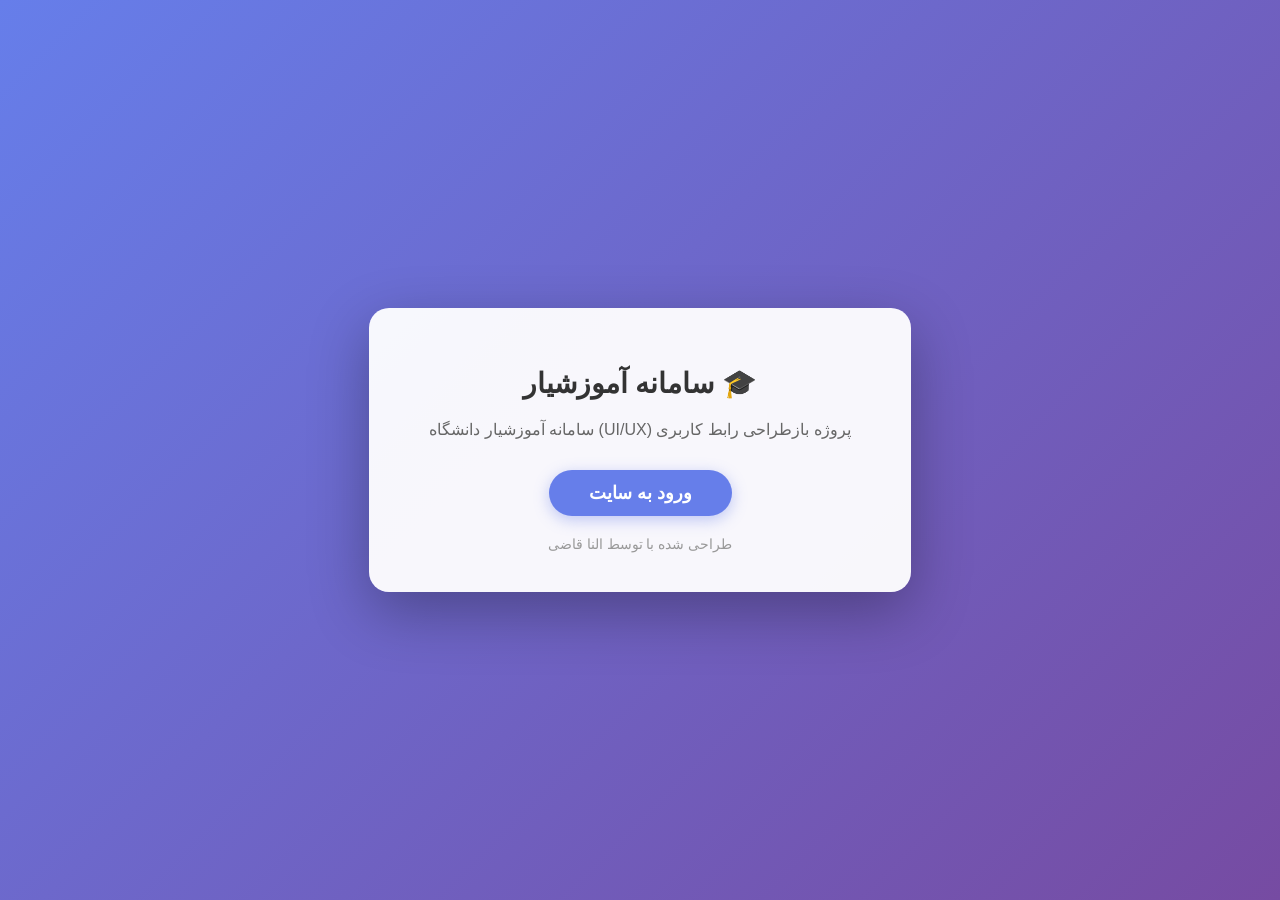
==== index.html @ 92fd6ea9 "Create index.html" ====
<!DOCTYPE html>
<html lang="fa" dir="rtl">
<head>
    <meta charset="UTF-8">
    <meta name="viewport" content="width=device-width, initial-scale=1.0">
    <title>پروژه بازطراحی سامانه آموزشیار</title>
    <style>
        body {
            display: flex;
            justify-content: center;
            align-items: center;
            height: 100vh;
            margin: 0;
            font-family: 'Segoe UI', Tahoma, Geneva, Verdana, sans-serif;
            background: linear-gradient(135deg, #667eea 0%, #764ba2 100%);
            direction: rtl;
        }
        .container {
            text-align: center;
            padding: 40px 60px;
            background: rgba(255,255,255,0.95);
            border-radius: 20px;
            box-shadow: 0 20px 60px rgba(0,0,0,0.3);
            max-width: 500px;
        }
        h1 {
            color: #333;
            font-size: 28px;
            margin-bottom: 10px;
        }
        p {
            color: #666;
            font-size: 16px;
            margin-bottom: 25px;
            line-height: 1.8;
        }
        .btn {
            display: inline-block;
            background: #667eea;
            color: white;
            padding: 12px 40px;
            border-radius: 50px;
            text-decoration: none;
            font-weight: bold;
            font-size: 18px;
            transition: all 0.3s ease;
            box-shadow: 0 4px 15px rgba(102, 126, 234, 0.4);
        }
        .btn:hover {
            transform: translateY(-3px);
            box-shadow: 0 8px 25px rgba(102, 126, 234, 0.6);
            background: #5a6fd6;
        }
        .note {
            margin-top: 20px;
            font-size: 14px;
            color: #999;
        }
    </style>
</head>
<body>
    <div class="container">
        <h1>🎓 سامانه آموزشیار</h1>
        <p>پروژه بازطراحی رابط کاربری (UI/UX) سامانه آموزشیار دانشگاه</p>
        <a href="index (1).html" class="btn">ورود به سایت</a>
        <div class="note">طراحی شده با توسط النا قاضی</div>
    </div>
</body>
</html>
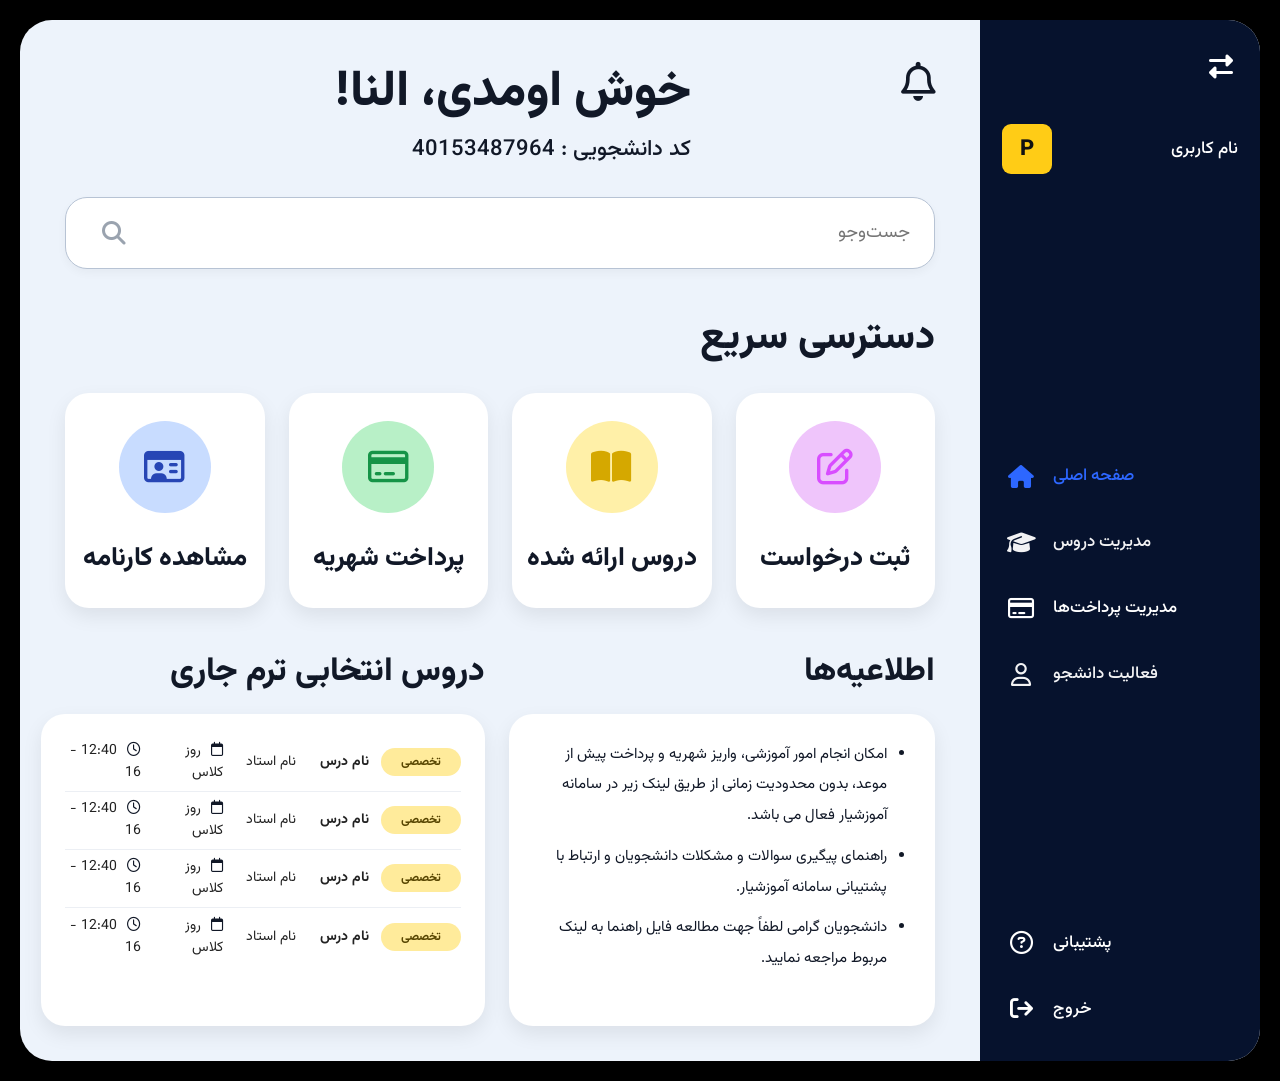
==== commit 31a3cc2d: "Add files via upload" ====
--- a/index.html
+++ b/index.html
@@ -1,69 +1,328 @@
-<!DOCTYPE html>
-<html lang="fa" dir="rtl">
-<head>
-    <meta charset="UTF-8">
-    <meta name="viewport" content="width=device-width, initial-scale=1.0">
-    <title>پروژه بازطراحی سامانه آموزشیار</title>
-    <style>
-        body {
-            display: flex;
-            justify-content: center;
-            align-items: center;
-            height: 100vh;
-            margin: 0;
-            font-family: 'Segoe UI', Tahoma, Geneva, Verdana, sans-serif;
-            background: linear-gradient(135deg, #667eea 0%, #764ba2 100%);
-            direction: rtl;
-        }
-        .container {
-            text-align: center;
-            padding: 40px 60px;
-            background: rgba(255,255,255,0.95);
-            border-radius: 20px;
-            box-shadow: 0 20px 60px rgba(0,0,0,0.3);
-            max-width: 500px;
-        }
-        h1 {
-            color: #333;
-            font-size: 28px;
-            margin-bottom: 10px;
-        }
-        p {
-            color: #666;
-            font-size: 16px;
-            margin-bottom: 25px;
-            line-height: 1.8;
-        }
-        .btn {
-            display: inline-block;
-            background: #667eea;
-            color: white;
-            padding: 12px 40px;
-            border-radius: 50px;
-            text-decoration: none;
-            font-weight: bold;
-            font-size: 18px;
-            transition: all 0.3s ease;
-            box-shadow: 0 4px 15px rgba(102, 126, 234, 0.4);
-        }
-        .btn:hover {
-            transform: translateY(-3px);
-            box-shadow: 0 8px 25px rgba(102, 126, 234, 0.6);
-            background: #5a6fd6;
-        }
-        .note {
-            margin-top: 20px;
-            font-size: 14px;
-            color: #999;
-        }
-    </style>
-</head>
-<body>
-    <div class="container">
-        <h1>🎓 سامانه آموزشیار</h1>
-        <p>پروژه بازطراحی رابط کاربری (UI/UX) سامانه آموزشیار دانشگاه</p>
-        <a href="index (1).html" class="btn">ورود به سایت</a>
-        <div class="note">طراحی شده با توسط النا قاضی</div>
-    </div>
-</body>
-</html>
+<!DOCTYPE html>
+<html lang="fa" dir="rtl">
+<head>
+<meta charset="UTF-8">
+<meta name="viewport" content="width=device-width, initial-scale=1.0">
+
+<title>داشبورد آموزشیار</title>
+
+<link href="https://fonts.googleapis.com/css2?family=Vazirmatn:wght@300;400;500;600;700;800&display=swap" rel="stylesheet">
+
+<link rel="stylesheet" href="https://cdnjs.cloudflare.com/ajax/libs/font-awesome/6.5.2/css/all.min.css">
+
+<link rel="stylesheet" href="style.css">
+</head>
+
+<body>
+
+<div class="app">
+
+    <aside class="sidebar" id="sidebar">
+
+        <div class="sidebar-top">
+
+            <button class="toggle-btn" id="toggleBtn">
+                <i class="fa-solid fa-right-left"></i>
+            </button>
+
+            <div class="profile">
+                <div class="profile-name">نام کاربری</div>
+                <div class="avatar">P</div>
+            </div>
+
+        </div>
+
+        <nav class="menu">
+
+            <button class="menu-item active" data-page="homePage">
+                <span class="menu-text">صفحه اصلی</span>
+                <i class="fa-solid fa-house"></i>
+            </button>
+
+            <button class="menu-item disabled">
+                <span class="menu-text">مدیریت دروس</span>
+                <i class="fa-solid fa-graduation-cap"></i>
+            </button>
+
+            <button class="menu-item" data-page="paymentPage">
+                <span class="menu-text">مدیریت پرداخت‌ها</span>
+                <i class="fa-regular fa-credit-card"></i>
+            </button>
+
+            <button class="menu-item disabled">
+                <span class="menu-text">فعالیت دانشجو</span>
+                <i class="fa-regular fa-user"></i>
+            </button>
+
+        </nav>
+
+        <div class="sidebar-bottom">
+
+            <button>
+                <span class="menu-text">پشتیبانی</span>
+                <i class="fa-regular fa-circle-question"></i>
+            </button>
+
+            <button>
+                <span class="menu-text">خروج</span>
+                <i class="fa-solid fa-arrow-right-from-bracket"></i>
+            </button>
+
+        </div>
+
+    </aside>
+
+    <main class="main">
+
+        <section id="homePage" class="page active">
+
+            <header class="home-header">
+
+                <i class="fa-regular fa-bell bell"></i>
+
+                <div class="welcome">
+                    <h1>خوش اومدی، النا!</h1>
+                    <p>کد دانشجویی : 40153487964</p>
+                </div>
+
+            </header>
+
+            <div class="search-box">
+                <input type="text" placeholder="جست‌وجو">
+                <i class="fa-solid fa-magnifying-glass"></i>
+            </div>
+
+            <h2 class="section-title">دسترسی سریع</h2>
+
+            <div class="quick-grid">
+
+                <div class="quick-card">
+                    <div class="quick-icon pink">
+                        <i class="fa-regular fa-pen-to-square"></i>
+                    </div>
+                    <h3>ثبت درخواست</h3>
+                </div>
+
+                <div class="quick-card">
+                    <div class="quick-icon yellow">
+                        <i class="fa-solid fa-book-open"></i>
+                    </div>
+                    <h3>دروس ارائه شده</h3>
+                </div>
+
+                <div class="quick-card">
+                    <div class="quick-icon green">
+                        <i class="fa-regular fa-credit-card"></i>
+                    </div>
+                    <h3>پرداخت شهریه</h3>
+                </div>
+
+                <div class="quick-card">
+                    <div class="quick-icon blue">
+                        <i class="fa-regular fa-id-card"></i>
+                    </div>
+                    <h3>مشاهده کارنامه</h3>
+                </div>
+
+            </div>
+
+            <div class="home-bottom">
+
+                <div class="notice-panel">
+                    <h2>اطلاعیه‌ها</h2>
+
+                    <div class="notice-card">
+                        <ul>
+                            <li>امکان انجام امور آموزشی، واریز شهریه و پرداخت پیش از موعد، بدون محدودیت زمانی از طریق لینک زیر در سامانه آموزشیار فعال می باشد.</li>
+                            <li>راهنمای پیگیری سوالات و مشکلات دانشجویان و ارتباط با پشتیبانی سامانه آموزشیار.</li>
+                            <li>دانشجویان گرامی لطفاً جهت مطالعه فایل راهنما به لینک مربوط مراجعه نمایید.</li>
+                        </ul>
+                    </div>
+                </div>
+
+                <div class="courses-panel">
+                    <h2>دروس انتخابی ترم جاری</h2>
+
+                    <div class="courses-card">
+
+                        <div class="course-row">
+                            <span class="badge">تخصصی</span>
+                            <strong>نام درس</strong>
+                            <span>نام استاد</span>
+                            <span><i class="fa-regular fa-calendar"></i> روز کلاس</span>
+                            <span><i class="fa-regular fa-clock"></i> 12:40 - 16</span>
+                        </div>
+
+                        <div class="course-row">
+                            <span class="badge">تخصصی</span>
+                            <strong>نام درس</strong>
+                            <span>نام استاد</span>
+                            <span><i class="fa-regular fa-calendar"></i> روز کلاس</span>
+                            <span><i class="fa-regular fa-clock"></i> 12:40 - 16</span>
+                        </div>
+
+                        <div class="course-row">
+                            <span class="badge">تخصصی</span>
+                            <strong>نام درس</strong>
+                            <span>نام استاد</span>
+                            <span><i class="fa-regular fa-calendar"></i> روز کلاس</span>
+                            <span><i class="fa-regular fa-clock"></i> 12:40 - 16</span>
+                        </div>
+
+                        <div class="course-row">
+                            <span class="badge">تخصصی</span>
+                            <strong>نام درس</strong>
+                            <span>نام استاد</span>
+                            <span><i class="fa-regular fa-calendar"></i> روز کلاس</span>
+                            <span><i class="fa-regular fa-clock"></i> 12:40 - 16</span>
+                        </div>
+
+                    </div>
+                </div>
+
+            </div>
+
+        </section>
+
+        <section id="paymentPage" class="page">
+
+            <header class="payment-header">
+
+                <i class="fa-regular fa-bell bell"></i>
+
+                <h1>مدیریت پرداخت‌ها</h1>
+
+            </header>
+
+            <div class="payment-top">
+
+                <div class="safe-card">
+                    <h3>امنیت پرداخت تضمین شده</h3>
+
+                    <p>
+                        تمامی تراکنش‌های مالی در بستر امن و با استفاده از درگاه‌های رسمی بانک مرکزی انجام می‌شود.
+                    </p>
+
+                    <button class="outline-btn">اطلاعات بیشتر</button>
+                </div>
+
+                <div class="finance-card">
+
+                    <div class="finance-stats">
+
+                        <div>
+                            <h4>مبلغ کل شهریه (ریال):</h4>
+                            <span>385,318,800</span>
+                        </div>
+
+                        <div>
+                            <h4>مبلغ پرداخت شده (ریال):</h4>
+                            <span>380,027,100</span>
+                        </div>
+
+                        <div>
+                            <h4>وضعیت تراز مالی (ریال):</h4>
+                            <span class="debt">5,291,700 (بدهکار)</span>
+                        </div>
+
+                    </div>
+
+                    <div class="finance-actions">
+                        <button class="outline-btn">دریافت گواهی مالی</button>
+                        <button class="primary-btn">پرداخت آنلاین بدهی</button>
+                    </div>
+
+                </div>
+
+            </div>
+
+            <div class="payment-bottom">
+
+                <div class="notice-panel payment-notice">
+                    <h2>اطلاعیه‌ها</h2>
+
+                    <div class="notice-card">
+                        <ul>
+                            <li>امکان انجام امور آموزشی، واریز شهریه و پرداخت پیش از موعد، بدون محدودیت زمانی از طریق لینک زیر در سامانه آموزشیار فعال می باشد.</li>
+                            <li>راهنمای پیگیری سوالات و مشکلات دانشجویان و ارتباط با پشتیبانی سامانه آموزشیار.</li>
+                            <li>دانشجویان گرامی لطفاً جهت مطالعه فایل راهنما به لینک مربوط مراجعه نمایید.</li>
+                        </ul>
+                    </div>
+                </div>
+
+                <div class="history-panel">
+
+                    <div class="tabs">
+                        <button class="tab active">تاریخچه تراکنش‌ها</button>
+                        <button class="tab">وضعیت بدهی‌ها</button>
+                    </div>
+
+                    <h2>تاریخچه پرداخت‌ها</h2>
+
+                    <div class="history-card">
+
+                        <div class="history-item">
+                            <span class="circle"></span>
+                            <strong>نیمسال دوم تحصیلی 1404-1403</strong>
+                            <span>95,181,800</span>
+                        </div>
+
+                        <div class="history-item">
+                            <span class="circle"></span>
+                            <strong>نیمسال سوم تحصیلی 1404-1403</strong>
+                            <span>31,038,800</span>
+                        </div>
+
+                        <div class="history-item">
+                            <span class="circle"></span>
+                            <strong>نیمسال اول تحصیلی 1404-1403</strong>
+                            <span>95,181,800</span>
+                        </div>
+
+                        <div class="history-item">
+                            <span class="circle"></span>
+                            <strong>نیمسال دوم تحصیلی 1404-1403</strong>
+                            <span>95,181,800</span>
+                        </div>
+
+                        <button class="more-btn">جزئیات بیشتر</button>
+
+                    </div>
+
+                </div>
+
+            </div>
+
+        </section>
+
+    </main>
+
+</div>
+
+</div>
+<div class="mobile-nav">
+
+    <button class="active" data-page="homePage">
+        <i class="fa-solid fa-house"></i>
+        <span>خانه</span>
+    </button>
+
+    <button>
+        <i class="fa-solid fa-graduation-cap"></i>
+        <span>دروس</span>
+    </button>
+
+    <button data-page="paymentPage">
+        <i class="fa-regular fa-credit-card"></i>
+        <span>پرداخت</span>
+    </button>
+
+    <button>
+        <i class="fa-regular fa-user"></i>
+        <span>فعالیت</span>
+    </button>
+
+</div>
+<script src="app.js"></script>
+</body>
+</html>
--- a/style.css
+++ b/style.css
@@ -0,0 +1,912 @@
+.mobile-nav{
+    display:none ;
+}
+*{
+    margin:0;
+    padding:0;
+    box-sizing:border-box;
+    font-family:'Vazirmatn', sans-serif;
+}
+
+body{
+    background:#000;
+    padding:20px;
+}
+
+.app{
+    min-height:95vh;
+    background:#edf3fb;
+    border-radius:32px;
+    overflow:hidden;
+    display:flex;
+}
+
+/* SIDEBAR */
+
+.sidebar{
+    width:280px;
+    background:#06122d;
+    color:#fff;
+    padding:28px 18px;
+    display:flex;
+    flex-direction:column;
+    justify-content:space-between;
+    transition:.35s ease;
+    flex-shrink:0;
+}
+
+.sidebar.closed{
+    width:92px;
+}
+
+.sidebar-top{
+    display:flex;
+    flex-direction:column;
+    gap:34px;
+}
+
+.toggle-btn{
+    width:42px;
+    height:42px;
+    border:none;
+    background:transparent;
+    color:#fff;
+    font-size:24px;
+    cursor:pointer;
+}
+
+.profile{
+    display:flex;
+    align-items:center;
+    justify-content:space-between;
+    gap:14px;
+    padding:0 4px;
+}
+
+.profile-name{
+    font-size:17px;
+    font-weight:500;
+    white-space:nowrap;
+}
+
+.avatar{
+    width:50px;
+    height:50px;
+    background:#ffcc16;
+    color:#111;
+    border-radius:9px;
+    display:flex;
+    align-items:center;
+    justify-content:center;
+    font-size:22px;
+    font-weight:800;
+    flex-shrink:0;
+}
+
+.menu{
+    margin-top:58px;
+    display:flex;
+    flex-direction:column;
+    gap:18px;
+}
+
+.menu-item,
+.sidebar-bottom button{
+    width:100%;
+    height:48px;
+    border:none;
+    background:transparent;
+    color:#fff;
+    display:flex;
+    align-items:center;
+    justify-content:flex-end;
+    gap:17px;
+    font-size:17px;
+    font-weight:500;
+    cursor:pointer;
+    border-radius:14px;
+    padding:0 8px;
+    transition:.25s ease;
+}
+
+.menu-item i,
+.sidebar-bottom i{
+    width:30px;
+    font-size:23px;
+    text-align:center;
+    flex-shrink:0;
+}
+
+.menu-item:hover,
+.sidebar-bottom button:hover{
+    background:rgba(255,255,255,.06);
+}
+
+.menu-item.active{
+    color:#2d67ff;
+}
+
+.menu-item.disabled{
+    opacity:.95;
+}
+
+.sidebar-bottom{
+    display:flex;
+    flex-direction:column;
+    gap:18px;
+}
+
+.sidebar.closed .menu-text,
+.sidebar.closed .profile-name{
+    display:none;
+}
+
+.sidebar.closed .profile{
+    justify-content:center;
+}
+
+.sidebar.closed .menu-item,
+.sidebar.closed .sidebar-bottom button{
+    justify-content:center;
+    padding:0;
+}
+
+/* MAIN */
+
+.main{
+    flex:1;
+    padding:42px 45px 35px;
+    overflow:auto;
+}
+
+.page{
+    display:none;
+}
+
+.page.active{
+    display:block;
+}
+
+/* HOME */
+
+.home-header,
+.payment-header{
+    display:flex;
+    align-items:flex-start;
+    justify-content:space-between;
+    margin-bottom:30px;
+}
+
+.bell{
+    font-size:39px;
+    color:#111827;
+}
+
+.welcome{
+    text-align:right;
+    margin-left:auto;
+    margin-right:210px;
+}
+
+.welcome h1{
+    font-size:50px;
+    font-weight:800;
+    color:#111827;
+    line-height:1.25;
+}
+
+.welcome p{
+    font-size:22px;
+    font-weight:500;
+    color:#111827;
+    margin-top:7px;
+}
+
+.search-box{
+    width:100%;
+    height:72px;
+    background:#fff;
+    border:1px solid #b7c3d4;
+    border-radius:22px;
+    display:flex;
+    align-items:center;
+    padding:0 24px;
+    box-shadow:0 4px 10px rgba(0,0,0,.04);
+    margin-bottom:38px;
+}
+
+.search-box input{
+    flex:1;
+    border:none;
+    outline:none;
+    background:transparent;
+    font-size:18px;
+    color:#111827;
+}
+
+.search-box i{
+    font-size:24px;
+    color:#9aa3af;
+    margin-left:12px;
+}
+
+.section-title{
+    font-size:40px;
+    font-weight:800;
+    color:#111827;
+    margin-bottom:24px;
+}
+
+.quick-grid{
+    display:grid;
+    grid-template-columns:repeat(4, 1fr);
+    gap:24px;
+    margin-bottom:38px;
+}
+
+.quick-card{
+    height:215px;
+    background:#fff;
+    border-radius:24px;
+    box-shadow:0 8px 20px rgba(0,0,0,.08);
+    display:flex;
+    flex-direction:column;
+    align-items:center;
+    justify-content:center;
+}
+
+.quick-icon{
+    width:92px;
+    height:92px;
+    border-radius:50%;
+    display:flex;
+    align-items:center;
+    justify-content:center;
+    font-size:36px;
+    margin-bottom:25px;
+}
+
+.quick-card h3{
+    font-size:26px;
+    font-weight:800; 
+    color:#111827;
+}
+
+.pink{
+    background:#efc5fb;
+    color:#d84dff;
+}
+
+.yellow{
+    background:#fff0a8;
+    color:#d5a800;
+}
+
+.green{
+    background:#b8f0c7;
+    color:#159447;
+}
+
+.blue{
+    background:#c8dcff;
+    color:#2746b5;
+}
+
+.home-bottom{
+    display:grid;
+    grid-template-columns:49% 51%;
+    gap:24px;
+}
+
+.notice-panel h2,
+.courses-panel h2,
+.history-panel h2{
+    font-size:33px;
+    font-weight:800;
+    margin-bottom:16px;
+    color:#111827;
+}
+
+.notice-card,
+.courses-card,
+.history-card{
+    background:#fff;
+    border-radius:24px;
+    box-shadow:0 8px 20px rgba(0,0,0,.08);
+}
+
+.notice-card{
+    min-height:312px;
+    padding:26px 28px;
+}
+
+.notice-card ul{
+    padding-right:20px;
+    line-height:2.05;
+    font-size:15px;
+    color:#111827;
+}
+
+.notice-card li{
+    margin-bottom:10px;
+}
+
+.courses-card{
+    min-height:312px;
+    padding:20px 24px;
+}
+
+.course-row{
+    min-height:58px;
+    display:grid;
+    grid-template-columns:80px 1fr 1fr 1.15fr 1.25fr;
+    gap:12px;
+    align-items:center;
+    border-bottom:1px solid #eceff4;
+    font-size:14px;
+    color:#222;
+}
+
+.course-row:last-child{
+    border-bottom:none;
+}
+
+.course-row i{
+    color:#111827;
+    margin-left:6px;
+}
+
+.badge{
+    background:#ffeb9b;
+    color:#574500;
+    border-radius:15px;
+    padding:5px 10px;
+    font-size:12px;
+    text-align:center;
+    font-weight:700;
+}
+
+/* PAYMENT */
+
+.payment-header h1{
+    font-size:50px;
+    font-weight:800;
+    color:#111827;
+    margin-left:auto;
+    margin-right:250px;
+}
+
+.payment-top{
+    display:grid;
+    grid-template-columns:38% 62%;
+    gap:24px;
+    margin-top:18px;
+}
+
+.safe-card,
+.finance-card{
+    min-height:220px;
+    background:#fff;
+    border-radius:24px;
+    box-shadow:0 8px 20px rgba(0,0,0,.08);
+    padding:30px;
+}
+
+.safe-card h3{
+    font-size:27px;
+    font-weight:800;
+    color:#111827;
+    margin-bottom:18px;
+}
+
+.safe-card p{
+    font-size:16px;
+    line-height:2;
+    color:#374151;
+    max-width:430px;
+}
+
+.outline-btn,
+.primary-btn{
+    height:54px;
+    border-radius:16px;
+    padding:0 34px;
+    font-size:17px;
+    font-weight:800;
+    cursor:pointer;
+    transition:.2s ease;
+}
+
+.outline-btn{
+    background:transparent;
+    border:2px solid #2d67ff;
+    color:#2d67ff;
+}
+
+.primary-btn{
+    background:#2d67ff;
+    border:2px solid #2d67ff;
+    color:#fff;
+}
+
+.safe-card .outline-btn{
+    margin-top:25px;
+}
+
+.finance-stats{
+    display:grid;
+    grid-template-columns:repeat(3, 1fr);
+    gap:22px;
+    align-items:start;
+}
+
+.finance-stats h4{
+    font-size:18px;
+    font-weight:700;
+    color:#111827;
+    margin-bottom:14px;
+}
+
+.finance-stats span{
+    font-size:26px;
+    font-weight:800;
+    color:#111827;
+}
+
+.finance-stats .debt{
+    color:#c62828;
+    font-size:23px;
+}
+
+.finance-actions{
+    display:flex;
+    justify-content:flex-end;
+    gap:18px;
+    margin-top:58px;
+}
+
+.payment-bottom{
+    display:grid;
+    grid-template-columns:49% 51%;
+    gap:24px;
+    margin-top:36px;
+}
+
+.payment-notice .notice-card{
+    min-height:355px;
+}
+
+.history-panel{
+    position:relative;
+}
+
+.tabs{
+    display:flex;
+    gap:12px;
+    margin-bottom:18px;
+}
+
+.tab{
+    height:45px;
+    padding:0 25px;
+    border:none;
+    border-radius:15px;
+    background:#fff;
+    color:#111827;
+    font-size:15px;
+    font-weight:800;
+    cursor:pointer;
+    box-shadow:0 5px 14px rgba(0,0,0,.06);
+}
+
+.tab.active{
+    background:#2d67ff;
+    color:#fff;
+}
+
+.history-card{
+    min-height:292px;
+    padding:22px 24px;
+}
+
+.history-item{
+    height:48px;
+    border:1px solid #d9dee8;
+    border-radius:15px;
+    margin-bottom:12px;
+    display:grid;
+    grid-template-columns:24px 1fr auto;
+    align-items:center;
+    gap:12px;
+    padding:0 14px;
+    font-size:14px;
+    color:#111827;
+}
+
+.history-item strong{
+    font-size:14px;
+    font-weight:700;
+}
+
+.history-item span:last-child{
+    font-weight:800;
+}
+
+.circle{
+    width:12px;
+    height:12px;
+    background:#2d67ff;
+    border-radius:50%;
+}
+
+.more-btn{
+    width:170px;
+    height:46px;
+    border:none;
+    background:#2d67ff;
+    color:#fff;
+    border-radius:15px;
+    font-size:16px;
+    font-weight:800;
+    cursor:pointer;
+    margin-top:4px;
+}
+
+/* RESPONSIVE */
+
+@media(max-width:1250px){
+    .welcome,
+    .payment-header h1{
+        margin-right:80px;
+    }
+
+    .quick-grid{
+        grid-template-columns:repeat(2, 1fr);
+    }
+
+    .home-bottom,
+    .payment-bottom,
+    .payment-top{
+        grid-template-columns:1fr;
+    }
+
+    .finance-stats{
+        grid-template-columns:1fr;
+    }
+}
+
+@media(max-width:850px){
+    body{
+        padding:10px;
+    }
+
+    .app{
+        flex-direction:column;
+    }
+
+    .sidebar,
+    .sidebar.closed{
+        width:100%;
+        min-height:auto;
+    }
+
+    .sidebar.closed .menu-text,
+    .sidebar.closed .profile-name{
+        display:block;
+    }
+
+    .main{
+        padding:25px 18px;
+    }
+
+    .welcome,
+    .payment-header h1{
+        margin-right:0;
+    }
+
+    .welcome h1,
+    .payment-header h1{
+        font-size:32px;
+    }
+
+    .welcome p{
+        font-size:17px;
+    }
+
+    .quick-grid{
+        grid-template-columns:1fr;
+    }
+
+    .course-row{
+        grid-template-columns:1fr;
+        gap:6px;
+        padding:14px 0;
+    }
+
+    .finance-actions{
+        flex-direction:column;
+    }
+
+    .outline-btn,
+    .primary-btn{
+        width:100%;
+    }
+}
+@media (max-width:768px){
+
+body{
+    padding:0;
+    background:#edf3fb;
+}
+
+.app{
+    border-radius:0;
+    min-height:100vh;
+}
+
+.sidebar{
+    display:none;
+}
+
+.main{
+    padding:20px 14px 95px;
+}
+
+/* HOME */
+
+.home-header,
+.payment-header{
+    margin-bottom:20px;
+}
+
+.bell{
+    font-size:22px;
+}
+
+.welcome,
+.payment-header h1{
+    margin:0;
+}
+
+.welcome h1,
+.payment-header h1{
+    font-size:20px;
+    font-weight:800;
+}
+
+.welcome p{
+    font-size:14px;
+    margin-top:4px;
+}
+
+.search-box{
+    height:52px;
+    border-radius:18px;
+    margin-bottom:25px;
+}
+
+.search-box input{
+    font-size:14px;
+}
+
+.section-title{
+    font-size:20px;
+    margin-bottom:12px;
+}
+
+.quick-grid{
+    grid-template-columns:repeat(4,1fr);
+    gap:10px;
+    margin-bottom:30px;
+}
+
+.quick-card{
+    height:105px;
+    border-radius:18px;
+}
+
+.quick-icon{
+    width:52px;
+    height:52px;
+    margin-bottom:10px;
+    font-size:22px;
+}
+
+.quick-card h3{
+    font-size:11px;
+    text-align:center;
+}
+
+.home-bottom{
+    display:flex;
+    flex-direction:column-reverse;
+    gap:25px;
+}
+
+.courses-panel h2,
+.notice-panel h2,
+.history-panel h2{
+    font-size:20px;
+}
+
+.course-row{
+    display:flex;
+    flex-wrap:wrap;
+    gap:8px;
+    padding:12px 0;
+}
+
+.course-row strong{
+    width:100%;
+    font-size:16px;
+}
+
+/* PAYMENT */
+
+.payment-top{
+    display:flex;
+    flex-direction:column-reverse;
+    gap:20px;
+}
+
+.payment-bottom{
+    display:flex;
+    flex-direction:column-reverse;
+    gap:25px;
+}
+
+.finance-card,
+.safe-card,
+.notice-card,
+.history-card{
+    width:100%;
+    border-radius:22px;
+}
+
+.finance-card{
+    padding:24px;
+}
+
+.finance-stats{
+    display:flex;
+    flex-direction:column;
+    gap:25px;
+    text-align:center;
+}
+
+.finance-stats h4{
+    font-size:18px;
+}
+
+.finance-stats span{
+    font-size:20px;
+}
+
+.finance-actions{
+    margin-top:30px;
+    flex-direction:column-reverse;
+}
+
+.finance-actions button{
+    width:100%;
+}
+
+.safe-card{
+    text-align:center;
+    padding:24px;
+}
+
+.safe-card h3{
+    font-size:18px;
+}
+
+.safe-card p{
+    font-size:15px;
+}
+
+.safe-card .outline-btn{
+    width:100%;
+}
+
+.tabs{
+    justify-content:flex-start;
+    margin-bottom:18px;
+}
+
+.tab{
+    background:transparent;
+    box-shadow:none;
+    border-radius:0;
+    padding:0 5px;
+    height:auto;
+}
+
+.tab.active{
+    background:transparent;
+    color:#f3a300;
+    border-bottom:2px solid #f3a300;
+    padding-bottom:10px;
+}
+
+.history-card{
+    padding:14px;
+}
+
+.history-item{
+    height:44px;
+    font-size:12px;
+    grid-template-columns:18px 1fr auto;
+}
+
+.history-item strong{
+    font-size:12px;
+}
+
+.more-btn{
+    width:100%;
+    margin-top:12px;
+}
+
+/* Bottom Nav */
+
+.mobile-nav{
+    display:flex;
+    position:fixed;
+    bottom:0;
+    left:0;
+    right:0;
+    height:74px;
+    background:#06122d;
+    justify-content:space-around;
+    align-items:center;
+    z-index:9999;
+}
+
+.mobile-nav button{
+    background:none;
+    border:none;
+    color:#fff;
+    display:flex;
+    flex-direction:column;
+    align-items:center;
+    gap:5px;
+}
+
+.mobile-nav button i{
+    font-size:22px;
+}
+
+.mobile-nav button span{
+    font-size:11px;
+}
+
+.mobile-nav .active{
+    color:#2d67ff;
+}
+
+}
+.mobile-nav button{
+    flex:1;
+    height:100%;
+    border:none;
+    background:none;
+    color:#fff;
+    display:flex;
+    flex-direction:column;
+    align-items:center;
+    justify-content:center;
+    gap:6px;
+    cursor:pointer;
+}
+
+.mobile-nav button i{
+    font-size:22px;
+}
+
+.mobile-nav button span{
+    font-size:11px;
+}
+
+.mobile-nav button.active{
+    color:#2d67ff;
+}
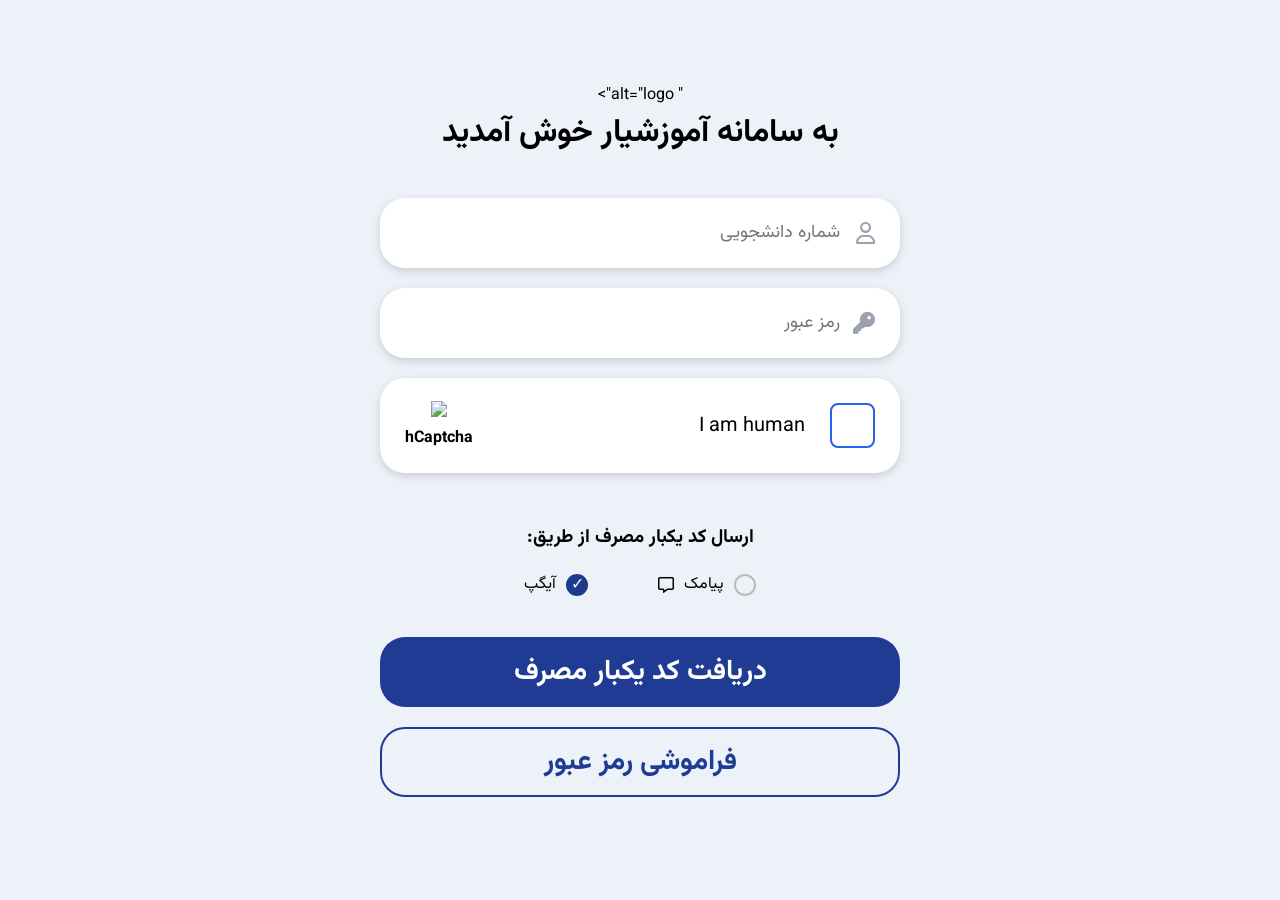
==== commit 97b5ad34: "Rename index (1).html to index.html" ====
--- a/index.html
+++ b/index.html
@@ -1,328 +1,113 @@
 <!DOCTYPE html>
 <html lang="fa" dir="rtl">
+
 <head>
-<meta charset="UTF-8">
-<meta name="viewport" content="width=device-width, initial-scale=1.0">
 
-<title>داشبورد آموزشیار</title>
+    <meta charset="UTF-8">
 
-<link href="https://fonts.googleapis.com/css2?family=Vazirmatn:wght@300;400;500;600;700;800&display=swap" rel="stylesheet">
+    <meta name="viewport" content="width=device-width, initial-scale=1.0">
 
-<link rel="stylesheet" href="https://cdnjs.cloudflare.com/ajax/libs/font-awesome/6.5.2/css/all.min.css">
+    <title>Login Form</title>
 
-<link rel="stylesheet" href="style.css">
+    <link rel="stylesheet" href="style (1).css">
+
+    <link rel="stylesheet"
+        href="https://cdnjs.cloudflare.com/ajax/libs/font-awesome/6.5.0/css/all.min.css">
+
 </head>
 
 <body>
 
-<div class="app">
+    <div class="container">
 
-    <aside class="sidebar" id="sidebar">
+        <div class="logo">
 
-        <div class="sidebar-top">
+            <img src="" fa-r-project    "></i>" alt="logo">
 
-            <button class="toggle-btn" id="toggleBtn">
-                <i class="fa-solid fa-right-left"></i>
-            </button>
+        </div>
 
-            <div class="profile">
-                <div class="profile-name">نام کاربری</div>
-                <div class="avatar">P</div>
+        <h1>به سامانه آموزشیار خوش آمدید</h1>
+
+        <div class="input-box">
+
+            <input type="text" placeholder="شماره دانشجویی">
+
+            <i class="fa-regular fa-user"></i>
+
+        </div>
+
+        <div class="input-box">
+
+            <input type="password" placeholder="رمز عبور">
+
+            <i class="fa-solid fa-key"></i>
+
+        </div>
+
+        <div class="captcha">
+
+            <div class="check">
+
+                <div class="square"></div>
+
+                <span>I am human</span>
+
+            </div>
+
+            <div class="hcaptcha">
+
+                <img src="/project/organlogo.png.webp">
+
+                <p>hCaptcha</p>
+
             </div>
 
         </div>
 
-        <nav class="menu">
+        <div class="method">
 
-            <button class="menu-item active" data-page="homePage">
-                <span class="menu-text">صفحه اصلی</span>
-                <i class="fa-solid fa-house"></i>
-            </button>
+            <h3>ارسال کد یکبار مصرف از طریق:</h3>
 
-            <button class="menu-item disabled">
-                <span class="menu-text">مدیریت دروس</span>
-                <i class="fa-solid fa-graduation-cap"></i>
-            </button>
+            <div class="options">
 
-            <button class="menu-item" data-page="paymentPage">
-                <span class="menu-text">مدیریت پرداخت‌ها</span>
-                <i class="fa-regular fa-credit-card"></i>
-            </button>
+                <div class="option">
 
-            <button class="menu-item disabled">
-                <span class="menu-text">فعالیت دانشجو</span>
-                <i class="fa-regular fa-user"></i>
-            </button>
+                    <div class="radio"></div>
 
-        </nav>
+                    <span>پیامک</span>
 
-        <div class="sidebar-bottom">
+                    <i class="fa-regular fa-message"></i>
 
-            <button>
-                <span class="menu-text">پشتیبانی</span>
-                <i class="fa-regular fa-circle-question"></i>
-            </button>
-
-            <button>
-                <span class="menu-text">خروج</span>
-                <i class="fa-solid fa-arrow-right-from-bracket"></i>
-            </button>
-
-        </div>
-
-    </aside>
-
-    <main class="main">
-
-        <section id="homePage" class="page active">
-
-            <header class="home-header">
-
-                <i class="fa-regular fa-bell bell"></i>
-
-                <div class="welcome">
-                    <h1>خوش اومدی، النا!</h1>
-                    <p>کد دانشجویی : 40153487964</p>
                 </div>
 
-            </header>
+                <div class="option">
 
-            <div class="search-box">
-                <input type="text" placeholder="جست‌وجو">
-                <i class="fa-solid fa-magnifying-glass"></i>
-            </div>
+                    <div class="radio active"></div>
 
-            <h2 class="section-title">دسترسی سریع</h2>
-
-            <div class="quick-grid">
-
-                <div class="quick-card">
-                    <div class="quick-icon pink">
-                        <i class="fa-regular fa-pen-to-square"></i>
-                    </div>
-                    <h3>ثبت درخواست</h3>
-                </div>
-
-                <div class="quick-card">
-                    <div class="quick-icon yellow">
-                        <i class="fa-solid fa-book-open"></i>
-                    </div>
-                    <h3>دروس ارائه شده</h3>
-                </div>
-
-                <div class="quick-card">
-                    <div class="quick-icon green">
-                        <i class="fa-regular fa-credit-card"></i>
-                    </div>
-                    <h3>پرداخت شهریه</h3>
-                </div>
-
-                <div class="quick-card">
-                    <div class="quick-icon blue">
-                        <i class="fa-regular fa-id-card"></i>
-                    </div>
-                    <h3>مشاهده کارنامه</h3>
-                </div>
-
-            </div>
-
-            <div class="home-bottom">
-
-                <div class="notice-panel">
-                    <h2>اطلاعیه‌ها</h2>
-
-                    <div class="notice-card">
-                        <ul>
-                            <li>امکان انجام امور آموزشی، واریز شهریه و پرداخت پیش از موعد، بدون محدودیت زمانی از طریق لینک زیر در سامانه آموزشیار فعال می باشد.</li>
-                            <li>راهنمای پیگیری سوالات و مشکلات دانشجویان و ارتباط با پشتیبانی سامانه آموزشیار.</li>
-                            <li>دانشجویان گرامی لطفاً جهت مطالعه فایل راهنما به لینک مربوط مراجعه نمایید.</li>
-                        </ul>
-                    </div>
-                </div>
-
-                <div class="courses-panel">
-                    <h2>دروس انتخابی ترم جاری</h2>
-
-                    <div class="courses-card">
-
-                        <div class="course-row">
-                            <span class="badge">تخصصی</span>
-                            <strong>نام درس</strong>
-                            <span>نام استاد</span>
-                            <span><i class="fa-regular fa-calendar"></i> روز کلاس</span>
-                            <span><i class="fa-regular fa-clock"></i> 12:40 - 16</span>
-                        </div>
-
-                        <div class="course-row">
-                            <span class="badge">تخصصی</span>
-                            <strong>نام درس</strong>
-                            <span>نام استاد</span>
-                            <span><i class="fa-regular fa-calendar"></i> روز کلاس</span>
-                            <span><i class="fa-regular fa-clock"></i> 12:40 - 16</span>
-                        </div>
-
-                        <div class="course-row">
-                            <span class="badge">تخصصی</span>
-                            <strong>نام درس</strong>
-                            <span>نام استاد</span>
-                            <span><i class="fa-regular fa-calendar"></i> روز کلاس</span>
-                            <span><i class="fa-regular fa-clock"></i> 12:40 - 16</span>
-                        </div>
-
-                        <div class="course-row">
-                            <span class="badge">تخصصی</span>
-                            <strong>نام درس</strong>
-                            <span>نام استاد</span>
-                            <span><i class="fa-regular fa-calendar"></i> روز کلاس</span>
-                            <span><i class="fa-regular fa-clock"></i> 12:40 - 16</span>
-                        </div>
-
-                    </div>
-                </div>
-
-            </div>
-
-        </section>
-
-        <section id="paymentPage" class="page">
-
-            <header class="payment-header">
-
-                <i class="fa-regular fa-bell bell"></i>
-
-                <h1>مدیریت پرداخت‌ها</h1>
-
-            </header>
-
-            <div class="payment-top">
-
-                <div class="safe-card">
-                    <h3>امنیت پرداخت تضمین شده</h3>
-
-                    <p>
-                        تمامی تراکنش‌های مالی در بستر امن و با استفاده از درگاه‌های رسمی بانک مرکزی انجام می‌شود.
-                    </p>
-
-                    <button class="outline-btn">اطلاعات بیشتر</button>
-                </div>
-
-                <div class="finance-card">
-
-                    <div class="finance-stats">
-
-                        <div>
-                            <h4>مبلغ کل شهریه (ریال):</h4>
-                            <span>385,318,800</span>
-                        </div>
-
-                        <div>
-                            <h4>مبلغ پرداخت شده (ریال):</h4>
-                            <span>380,027,100</span>
-                        </div>
-
-                        <div>
-                            <h4>وضعیت تراز مالی (ریال):</h4>
-                            <span class="debt">5,291,700 (بدهکار)</span>
-                        </div>
-
-                    </div>
-
-                    <div class="finance-actions">
-                        <button class="outline-btn">دریافت گواهی مالی</button>
-                        <button class="primary-btn">پرداخت آنلاین بدهی</button>
-                    </div>
+                    <span>آیگپ</span>
 
                 </div>
 
             </div>
 
-            <div class="payment-bottom">
+        </div>
 
-                <div class="notice-panel payment-notice">
-                    <h2>اطلاعیه‌ها</h2>
+        <button class="btn primary">
 
-                    <div class="notice-card">
-                        <ul>
-                            <li>امکان انجام امور آموزشی، واریز شهریه و پرداخت پیش از موعد، بدون محدودیت زمانی از طریق لینک زیر در سامانه آموزشیار فعال می باشد.</li>
-                            <li>راهنمای پیگیری سوالات و مشکلات دانشجویان و ارتباط با پشتیبانی سامانه آموزشیار.</li>
-                            <li>دانشجویان گرامی لطفاً جهت مطالعه فایل راهنما به لینک مربوط مراجعه نمایید.</li>
-                        </ul>
-                    </div>
-                </div>
+            دریافت کد یکبار مصرف
 
-                <div class="history-panel">
+        </button>
 
-                    <div class="tabs">
-                        <button class="tab active">تاریخچه تراکنش‌ها</button>
-                        <button class="tab">وضعیت بدهی‌ها</button>
-                    </div>
+        <button class="btn secondary">
 
-                    <h2>تاریخچه پرداخت‌ها</h2>
+            فراموشی رمز عبور
 
-                    <div class="history-card">
+        </button>
 
-                        <div class="history-item">
-                            <span class="circle"></span>
-                            <strong>نیمسال دوم تحصیلی 1404-1403</strong>
-                            <span>95,181,800</span>
-                        </div>
+    </div>
 
-                        <div class="history-item">
-                            <span class="circle"></span>
-                            <strong>نیمسال سوم تحصیلی 1404-1403</strong>
-                            <span>31,038,800</span>
-                        </div>
+    <script src="script.js"></script>
 
-                        <div class="history-item">
-                            <span class="circle"></span>
-                            <strong>نیمسال اول تحصیلی 1404-1403</strong>
-                            <span>95,181,800</span>
-                        </div>
+</body>
 
-                        <div class="history-item">
-                            <span class="circle"></span>
-                            <strong>نیمسال دوم تحصیلی 1404-1403</strong>
-                            <span>95,181,800</span>
-                        </div>
-
-                        <button class="more-btn">جزئیات بیشتر</button>
-
-                    </div>
-
-                </div>
-
-            </div>
-
-        </section>
-
-    </main>
-
-</div>
-
-</div>
-<div class="mobile-nav">
-
-    <button class="active" data-page="homePage">
-        <i class="fa-solid fa-house"></i>
-        <span>خانه</span>
-    </button>
-
-    <button>
-        <i class="fa-solid fa-graduation-cap"></i>
-        <span>دروس</span>
-    </button>
-
-    <button data-page="paymentPage">
-        <i class="fa-regular fa-credit-card"></i>
-        <span>پرداخت</span>
-    </button>
-
-    <button>
-        <i class="fa-regular fa-user"></i>
-        <span>فعالیت</span>
-    </button>
-
-</div>
-<script src="app.js"></script>
-</body>
 </html>
--- a/style (1).css
+++ b/style (1).css
@@ -0,0 +1,438 @@
+@import url('https://fonts.googleapis.com/css2?family=Vazirmatn:wght@300;400;700&display=swap');
+
+* {
+
+    margin: 0;
+
+    padding: 0;
+
+    box-sizing: border-box;
+
+    font-family: 'Vazirmatn', sans-serif;
+
+}
+
+body {
+
+    background: #edf1f8;
+
+    display: flex;
+
+    justify-content: center;
+
+    align-items: center;
+
+    min-height: 100vh;
+
+}
+
+.container {
+
+    width: 520px;
+
+    text-align: center;
+
+}
+
+.logo img {
+
+    width: 70px;
+
+    margin-bottom: 10px;
+
+}
+
+h1 {
+
+    font-size: 32px;
+
+    font-weight: 700;
+
+    margin-bottom: 40px;
+
+}
+
+.input-box {
+
+    position: relative;
+
+    margin-bottom: 20px;
+
+}
+
+.input-box input {
+
+    width: 100%;
+
+    height: 70px;
+
+    border: none;
+
+    outline: none;
+
+    padding: 0 60px;
+
+    border-radius: 25px;
+
+    background: white;
+
+    font-size: 18px;
+
+    box-shadow: 0 3px 10px rgba(0, 0, 0, .15);
+
+}
+
+.input-box i {
+
+    position: absolute;
+
+    right: 25px;
+
+    top: 50%;
+
+    transform: translateY(-50%);
+
+    color: #9ca3af;
+
+    font-size: 22px;
+
+}
+
+.captcha {
+
+    height: 95px;
+
+    background: white;
+
+    border-radius: 25px;
+
+    display: flex;
+
+    justify-content: space-between;
+
+    align-items: center;
+
+    padding: 0 25px;
+
+    box-shadow: 0 3px 10px rgba(0,0,0,.15);
+
+    margin-bottom: 50px;
+
+}
+
+.check {
+
+    display: flex;
+
+    align-items: center;
+
+    gap: 25px;
+
+}
+
+.square {
+
+    width: 45px;
+
+    height: 45px;
+
+    border: 2px solid #2563eb;
+
+    border-radius: 8px;
+
+    cursor: pointer;
+
+}
+
+.square.checked {
+
+    background: #2563eb;
+
+    position: relative;
+
+}
+
+.square.checked::after {
+
+    content: "✓";
+
+    color: white;
+
+    position: absolute;
+
+    top: 50%;
+
+    left: 50%;
+
+    transform: translate(-50%, -50%);
+
+}
+
+.check span {
+
+    font-size: 20px;
+
+}
+
+.hcaptcha img {
+
+    width: 55px;
+
+}
+
+.hcaptcha p {
+
+    font-weight: bold;
+
+}
+
+.method {
+
+    margin-bottom: 40px;
+
+}
+
+.method h3 {
+
+    margin-bottom: 20px;
+
+}
+
+.options {
+
+    display: flex;
+
+    justify-content: center;
+
+    gap: 70px;
+
+}
+
+.option {
+
+    display: flex;
+
+    align-items: center;
+
+    gap: 10px;
+
+}
+
+.radio {
+
+    width: 22px;
+
+    height: 22px;
+
+    border-radius: 50%;
+
+    border: 2px solid #bbb;
+
+    cursor: pointer;
+
+}
+
+.radio.active {
+
+    background: #1e3a8a;
+
+    border: none;
+
+    position: relative;
+
+}
+
+.radio.active::after {
+
+    content: "✓";
+
+    color: white;
+
+    position: absolute;
+
+    top: 50%;
+
+    left: 50%;
+
+    transform: translate(-50%, -50%);
+
+}
+
+.btn {
+
+    width: 100%;
+
+    height: 70px;
+
+    border-radius: 25px;
+
+    font-size: 28px;
+
+    font-weight: bold;
+
+    cursor: pointer;
+
+    margin-bottom: 20px;
+
+}
+
+.primary {
+
+    background: #1f3b93;
+
+    color: white;
+
+    border: none;
+
+}
+
+.secondary {
+
+    background: transparent;
+
+    color: #1f3b93;
+
+    border: 2px solid #1f3b93;
+
+}
+/* Mobile Responsive */
+
+@media (max-width: 375px) {
+
+    body {
+
+        padding: 20px;
+
+        align-items: flex-start;
+
+    }
+
+    .container {
+
+        width: 100%;
+
+        max-width: 380px;
+
+        margin-top: 40px;
+
+    }
+
+    .logo img {
+
+        width: 65px;
+
+    }
+
+    h1 {
+
+        font-size: 24px;
+
+        line-height: 1.8;
+
+        margin-bottom: 30px;
+
+    }
+
+    .input-box input {
+
+        height: 45px;
+
+        border-radius: 18px;
+
+        font-size: 15px;
+
+        padding: 0 45px;
+
+    }
+
+    .input-box i {
+
+        right: 18px;
+
+        font-size: 18px;
+
+    }
+
+    .captcha {
+
+        height: 60px;
+
+        border-radius: 18px;
+
+        padding: 0 15px;
+
+        margin-bottom: 50px;
+
+    }
+
+    .square {
+
+        width: 30px;
+
+        height: 30px;
+
+    }
+
+    .check {
+
+        gap: 15px;
+
+    }
+
+    .check span {
+
+        font-size: 14px;
+
+    }
+
+    .hcaptcha img {
+
+        width: 40px;
+
+    }
+
+    .hcaptcha p {
+
+        font-size: 12px;
+
+    }
+
+    .method h3 {
+
+        font-size: 18px;
+
+        margin-bottom: 20px;
+
+    }
+
+    .options {
+
+        gap: 40px;
+
+    }
+
+    .option {
+
+        font-size: 16px;
+
+    }
+
+    .radio {
+
+        width: 22px;
+
+        height: 22px;
+
+    }
+
+    .btn {
+
+        height: 48px;
+
+        border-radius: 18px;
+
+        font-size: 18px;
+
+    }
+
+}
